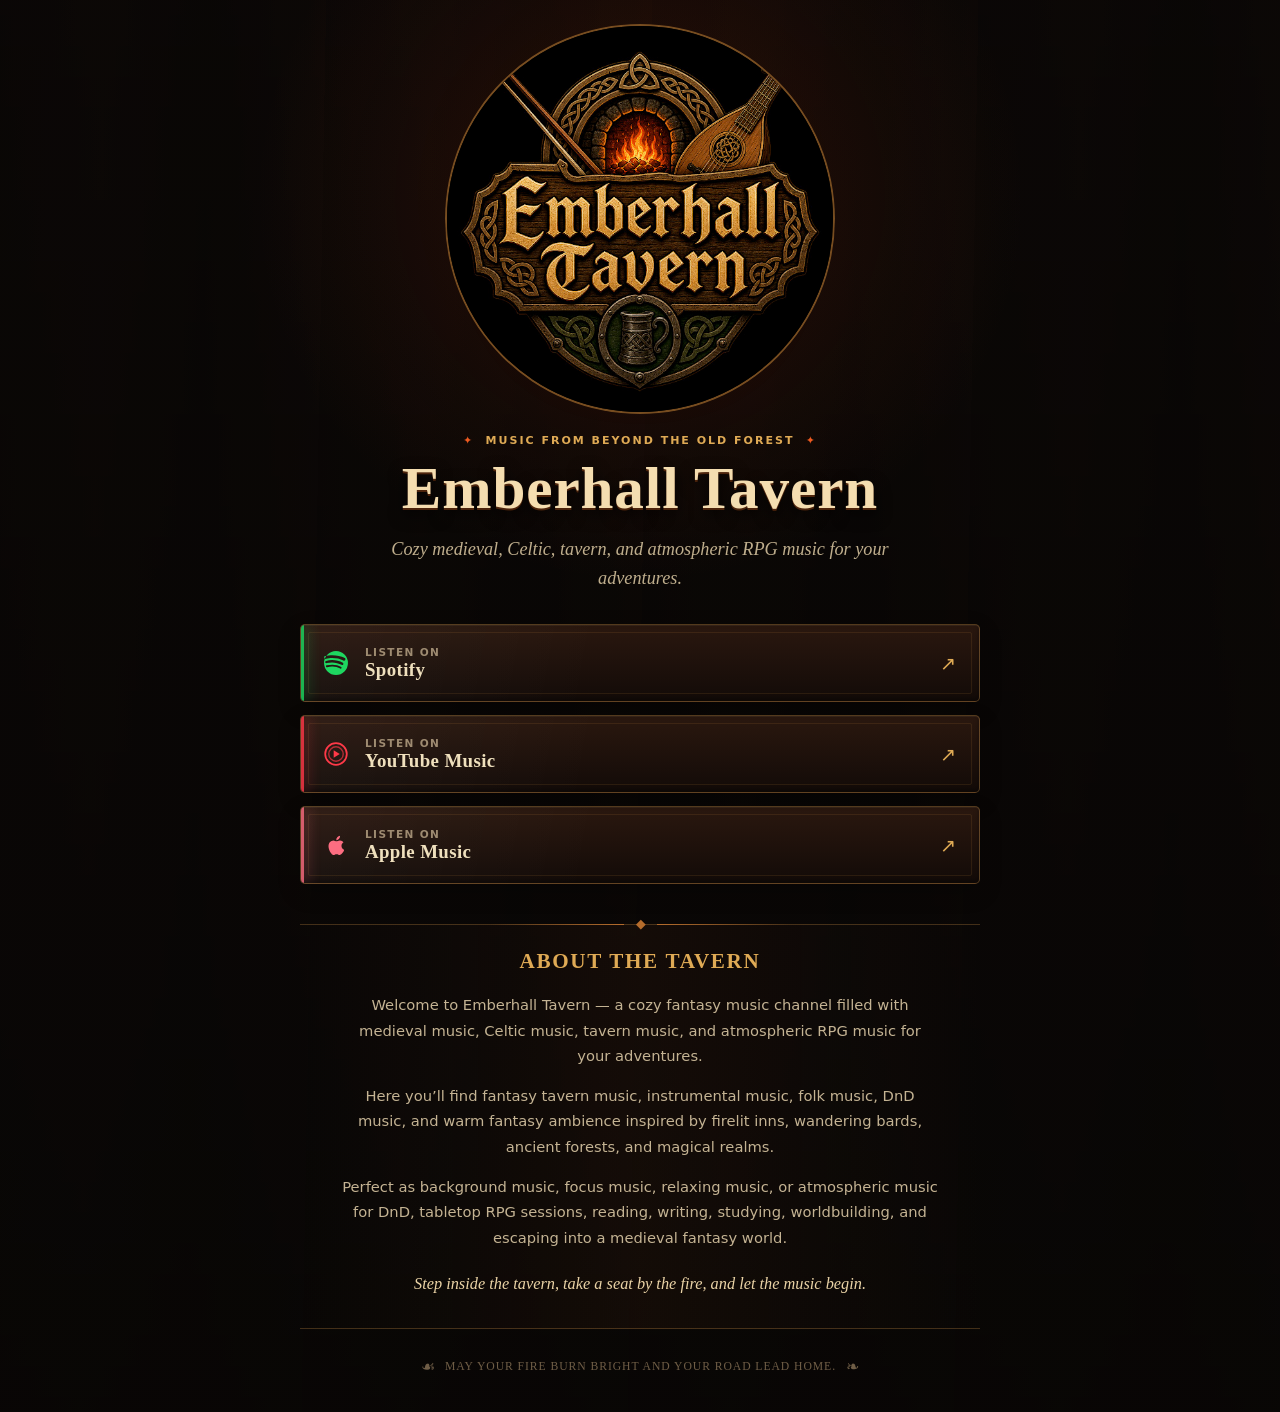
==== index.html @ 6a0ab942 "Add files via upload" ====
<!doctype html>
<html lang="en">
  <head>
    <meta charset="UTF-8" />
    <meta name="viewport" content="width=device-width, initial-scale=1.0" />
    <meta
      name="description"
      content="Step inside Emberhall Tavern for cozy medieval, Celtic, tavern, and atmospheric RPG music."
    />
    <meta name="theme-color" content="#120b08" />
    <meta property="og:title" content="Emberhall Tavern" />
    <meta
      property="og:description"
      content="Cozy fantasy music for adventures, tabletop sessions, reading, writing, and quiet evenings by the fire."
    />
    <meta property="og:image" content="assets/emberhall-tavern.png" />
    <meta property="og:type" content="website" />
    <title>Emberhall Tavern — Fantasy Music</title>
    <link rel="icon" href="assets/emberhall-tavern.png" />
    <link rel="stylesheet" href="styles.css" />
  </head>
  <body>
    <div class="embers" aria-hidden="true">
      <i></i><i></i><i></i><i></i><i></i><i></i><i></i><i></i>
    </div>

    <main class="page-shell">
      <header class="hero">
        <div class="crest-wrap">
          <div class="fire-glow" aria-hidden="true"></div>
          <img
            class="crest"
            src="assets/emberhall-tavern.png"
            width="600"
            height="600"
            alt="Emberhall Tavern emblem with a firelit hearth, lute, and bowed instrument"
          />
        </div>

        <p class="eyebrow"><span aria-hidden="true">✦</span> Music from beyond the old forest <span aria-hidden="true">✦</span></p>
        <h1>Emberhall Tavern</h1>
        <p class="intro">
          Cozy medieval, Celtic, tavern, and atmospheric RPG music for your adventures.
        </p>
      </header>

      <nav class="music-links" aria-label="Listen to Emberhall Tavern">
        <a
          class="music-link spotify"
          href="https://open.spotify.com/album/6S6rqLDyFdj1yGLYkKocFX"
          target="_blank"
          rel="noopener noreferrer"
        >
          <span class="service-icon" aria-hidden="true">
            <svg viewBox="0 0 24 24" role="img"><path d="M12 1.75A10.25 10.25 0 1 0 12 22.25 10.25 10.25 0 0 0 12 1.75Zm4.7 14.78a.8.8 0 0 1-1.1.26c-3-1.83-6.78-2.24-11.23-1.23a.8.8 0 1 1-.35-1.56c4.87-1.1 9.05-.63 12.42 1.42.38.23.5.73.26 1.1Zm1.47-3.27a1 1 0 0 1-1.38.33c-3.43-2.11-8.66-2.72-12.72-1.49a1 1 0 1 1-.58-1.91c4.64-1.41 10.41-.73 14.35 1.69.47.29.62.91.33 1.38Zm.13-3.41C14.18 7.41 7.39 7.18 3.46 8.37A1.2 1.2 0 1 1 2.76 6.08c4.52-1.37 12.03-1.1 16.76 1.7a1.2 1.2 0 0 1-1.22 2.07Z"/></svg>
          </span>
          <span class="link-copy">
            <span class="link-kicker">Listen on</span>
            <strong>Spotify</strong>
          </span>
          <span class="arrow" aria-hidden="true">↗</span>
        </a>

        <a
          class="music-link youtube"
          href="https://music.youtube.com/channel/UCBR7-QGlJz5lwdS9CEWCoTw"
          target="_blank"
          rel="noopener noreferrer"
        >
          <span class="service-icon" aria-hidden="true">
            <svg viewBox="0 0 24 24" role="img"><circle cx="12" cy="12" r="9.25" fill="none" stroke="currentColor" stroke-width="1.5"/><circle cx="12" cy="12" r="6.2" fill="none" stroke="currentColor" stroke-width="1.2" opacity=".65"/><path d="m10 8.8 5.2 3.2-5.2 3.2V8.8Z"/></svg>
          </span>
          <span class="link-copy">
            <span class="link-kicker">Listen on</span>
            <strong>YouTube Music</strong>
          </span>
          <span class="arrow" aria-hidden="true">↗</span>
        </a>

        <a
          class="music-link apple"
          href="https://music.apple.com/us/artist/the-last-daughter/6773109482"
          target="_blank"
          rel="noopener noreferrer"
        >
          <span class="service-icon" aria-hidden="true">
            <svg viewBox="0 0 24 24" role="img"><path d="M16.7 12.7c0-2 1.65-3 1.73-3.04a3.75 3.75 0 0 0-2.95-1.6c-1.25-.13-2.44.73-3.08.73-.65 0-1.65-.71-2.71-.69a4.03 4.03 0 0 0-3.4 2.07c-1.45 2.52-.37 6.25 1.04 8.29.69 1 1.51 2.12 2.59 2.08 1.04-.04 1.43-.67 2.69-.67 1.25 0 1.61.67 2.71.65 1.12-.02 1.83-1 2.51-2  .79-1.15 1.12-2.27 1.14-2.33-.02-.01-2.27-.87-2.27-3.48ZM14.66 6.74a3.58 3.58 0 0 0 .84-2.59 3.64 3.64 0 0 0-2.4 1.23 3.4 3.4 0 0 0-.86 2.5 3 3 0 0 0 2.42-1.14Z"/></svg>
          </span>
          <span class="link-copy">
            <span class="link-kicker">Listen on</span>
            <strong>Apple Music</strong>
          </span>
          <span class="arrow" aria-hidden="true">↗</span>
        </a>
      </nav>

      <section class="about" aria-labelledby="about-title">
        <div class="ornament" aria-hidden="true"><span></span><b>◆</b><span></span></div>
        <h2 id="about-title">About the Tavern</h2>
        <p>
          Welcome to Emberhall Tavern — a cozy fantasy music channel filled with medieval music,
          Celtic music, tavern music, and atmospheric RPG music for your adventures.
        </p>
        <p>
          Here you’ll find fantasy tavern music, instrumental music, folk music, DnD music, and
          warm fantasy ambience inspired by firelit inns, wandering bards, ancient forests, and
          magical realms.
        </p>
        <p>
          Perfect as background music, focus music, relaxing music, or atmospheric music for DnD,
          tabletop RPG sessions, reading, writing, studying, worldbuilding, and escaping into a
          medieval fantasy world.
        </p>
        <p class="invitation">Step inside the tavern, take a seat by the fire, and let the music begin.</p>
      </section>

      <footer>
        <span aria-hidden="true">☙</span>
        <p>May your fire burn bright and your road lead home.</p>
        <span aria-hidden="true">❧</span>
      </footer>
    </main>
  </body>
</html>
---- styles.css ----
:root {
  --night: #080605;
  --wood: #160d09;
  --wood-light: #24130d;
  --parchment: #efe0bd;
  --muted: #bfae8d;
  --copper: #b56c2c;
  --gold: #dfaa55;
  --ember: #ed5a20;
  --line: rgba(215, 152, 72, 0.28);
}

* {
  box-sizing: border-box;
}

html {
  color-scheme: dark;
  background: var(--night);
}

body {
  min-width: 320px;
  min-height: 100vh;
  margin: 0;
  color: var(--parchment);
  font-family: Georgia, "Times New Roman", serif;
  background:
    radial-gradient(circle at 50% 14%, rgba(166, 52, 13, 0.2), transparent 24rem),
    linear-gradient(rgba(8, 6, 5, 0.78), rgba(8, 6, 5, 0.96)),
    repeating-linear-gradient(91deg, #100907 0, #170d09 8%, #0d0806 16%, #1b0f0a 25%);
  overflow-x: hidden;
}

body::before {
  position: fixed;
  inset: 0;
  z-index: -1;
  content: "";
  opacity: 0.38;
  background-image:
    linear-gradient(90deg, transparent 49.7%, rgba(255, 255, 255, 0.025) 50%, transparent 50.3%),
    radial-gradient(circle at 20% 50%, rgba(255, 255, 255, 0.025) 0 1px, transparent 1.5px);
  background-size: 11rem 100%, 6px 6px;
  pointer-events: none;
}

.page-shell {
  width: min(100% - 32px, 680px);
  margin-inline: auto;
  padding: 32px 0 36px;
}

.hero {
  text-align: center;
}

.crest-wrap {
  position: relative;
  width: min(88vw, 390px);
  margin: -8px auto 18px;
}

.fire-glow {
  position: absolute;
  inset: 25% 24% 19%;
  border-radius: 50%;
  background: rgba(235, 74, 16, 0.38);
  filter: blur(40px);
  animation: hearth-glow 4.2s ease-in-out infinite;
}

.crest {
  position: relative;
  display: block;
  width: 100%;
  height: auto;
  border: 2px solid rgba(205, 133, 55, 0.58);
  border-radius: 50%;
  background: #000;
  box-shadow:
    0 0 0 5px rgba(66, 35, 17, 0.62),
    0 0 0 6px rgba(219, 151, 67, 0.2),
    0 18px 30px rgba(0, 0, 0, 0.72);
  clip-path: circle(50% at 50% 50%);
}

.eyebrow {
  margin: 0 0 9px;
  color: var(--gold);
  font-family: ui-sans-serif, system-ui, -apple-system, BlinkMacSystemFont, "Segoe UI", sans-serif;
  font-size: 0.69rem;
  font-weight: 650;
  letter-spacing: 0.18em;
  line-height: 1.6;
  text-transform: uppercase;
}

.eyebrow span {
  display: inline-block;
  margin-inline: 0.35rem;
  color: var(--ember);
}

h1 {
  margin: 0;
  color: #f4ddb0;
  font-size: clamp(2.15rem, 8vw, 3.7rem);
  font-weight: 600;
  letter-spacing: 0.015em;
  line-height: 1;
  text-shadow: 0 2px 0 #4d240c, 0 6px 16px rgba(0, 0, 0, 0.88);
}

.intro {
  max-width: 520px;
  margin: 17px auto 0;
  color: var(--muted);
  font-size: clamp(1rem, 3.4vw, 1.14rem);
  font-style: italic;
  line-height: 1.6;
}

.music-links {
  display: grid;
  gap: 13px;
  margin-top: 31px;
}

.music-link {
  --brand: var(--gold);
  position: relative;
  display: grid;
  grid-template-columns: 48px 1fr 30px;
  align-items: center;
  min-height: 78px;
  padding: 11px 16px;
  overflow: hidden;
  color: var(--parchment);
  text-align: left;
  text-decoration: none;
  border: 1px solid rgba(218, 159, 76, 0.32);
  border-radius: 5px;
  background:
    linear-gradient(100deg, rgba(255, 255, 255, 0.035), transparent 44%),
    linear-gradient(180deg, rgba(43, 24, 15, 0.98), rgba(19, 11, 8, 0.98));
  box-shadow:
    inset 0 1px rgba(255, 235, 190, 0.06),
    inset 0 -2px 5px rgba(0, 0, 0, 0.38),
    0 8px 22px rgba(0, 0, 0, 0.24);
  transition: transform 180ms ease, border-color 180ms ease, box-shadow 180ms ease;
}

.music-link::before {
  position: absolute;
  inset: 7px;
  content: "";
  border: 1px solid rgba(214, 151, 71, 0.12);
  border-radius: 2px;
  pointer-events: none;
}

.music-link::after {
  position: absolute;
  inset: 0 auto 0 0;
  width: 3px;
  content: "";
  background: var(--brand);
  box-shadow: 0 0 16px var(--brand);
  opacity: 0.82;
}

.music-link:hover {
  z-index: 1;
  border-color: color-mix(in srgb, var(--brand) 60%, var(--gold));
  box-shadow: 0 12px 28px rgba(0, 0, 0, 0.38), 0 0 28px color-mix(in srgb, var(--brand) 12%, transparent);
  transform: translateY(-3px);
}

.music-link:focus-visible {
  outline: 3px solid var(--gold);
  outline-offset: 4px;
}

.spotify { --brand: #1ed760; }
.youtube { --brand: #ff3948; }
.apple { --brand: #fc6d81; }

.service-icon {
  display: grid;
  width: 38px;
  height: 38px;
  color: var(--brand);
  place-items: center;
}

.service-icon svg {
  width: 28px;
  height: 28px;
  fill: currentColor;
}

.link-copy {
  display: grid;
  gap: 1px;
}

.link-kicker {
  color: #9e8b71;
  font-family: ui-sans-serif, system-ui, -apple-system, BlinkMacSystemFont, "Segoe UI", sans-serif;
  font-size: 0.66rem;
  font-weight: 600;
  letter-spacing: 0.13em;
  text-transform: uppercase;
}

.link-copy strong {
  font-size: 1.18rem;
  font-weight: 600;
  letter-spacing: 0.02em;
}

.arrow {
  color: var(--gold);
  font-family: ui-sans-serif, system-ui, sans-serif;
  font-size: 1.2rem;
  text-align: center;
  transition: transform 180ms ease;
}

.music-link:hover .arrow {
  transform: translate(2px, -2px);
}

.about {
  margin-top: 40px;
  padding: 28px clamp(20px, 5vw, 42px) 30px;
  text-align: center;
  border-block: 1px solid var(--line);
  background: linear-gradient(90deg, transparent, rgba(75, 39, 19, 0.16), transparent);
}

.ornament {
  display: grid;
  grid-template-columns: 1fr auto 1fr;
  align-items: center;
  gap: 12px;
  width: min(100%, 300px);
  margin: -36px auto 18px;
  color: var(--copper);
}

.ornament span {
  height: 1px;
  background: linear-gradient(90deg, transparent, var(--copper));
}

.ornament span:last-child {
  background: linear-gradient(90deg, var(--copper), transparent);
}

.ornament b {
  font-size: 0.72rem;
}

h2 {
  margin: 0 0 18px;
  color: var(--gold);
  font-size: 1.32rem;
  font-weight: 600;
  letter-spacing: 0.08em;
  text-transform: uppercase;
}

.about p {
  margin: 0 0 15px;
  color: #c4b393;
  font-family: ui-sans-serif, system-ui, -apple-system, BlinkMacSystemFont, "Segoe UI", sans-serif;
  font-size: 0.92rem;
  line-height: 1.72;
}

.about .invitation {
  margin: 20px 0 0;
  color: #ead3a6;
  font-family: Georgia, "Times New Roman", serif;
  font-size: 1.02rem;
  font-style: italic;
}

footer {
  display: flex;
  align-items: center;
  justify-content: center;
  gap: 10px;
  padding-top: 28px;
  color: #6f5d46;
  text-align: center;
}

footer p {
  margin: 0;
  font-size: 0.73rem;
  letter-spacing: 0.08em;
  text-transform: uppercase;
}

.embers {
  position: fixed;
  inset: 0;
  z-index: -1;
  overflow: hidden;
  pointer-events: none;
}

.embers i {
  position: absolute;
  bottom: -20px;
  left: 50%;
  width: 3px;
  height: 3px;
  border-radius: 50%;
  background: #ff7b32;
  box-shadow: 0 0 8px #ff4d12;
  opacity: 0;
  animation: ember-rise 9s linear infinite;
}

.embers i:nth-child(2) { left: 18%; animation-delay: -2s; animation-duration: 12s; }
.embers i:nth-child(3) { left: 29%; animation-delay: -6s; animation-duration: 10s; }
.embers i:nth-child(4) { left: 42%; animation-delay: -4s; animation-duration: 13s; }
.embers i:nth-child(5) { left: 61%; animation-delay: -7s; animation-duration: 11s; }
.embers i:nth-child(6) { left: 73%; animation-delay: -3s; animation-duration: 14s; }
.embers i:nth-child(7) { left: 84%; animation-delay: -8s; animation-duration: 12s; }
.embers i:nth-child(8) { left: 93%; animation-delay: -5s; animation-duration: 15s; }

@keyframes hearth-glow {
  0%, 100% { opacity: 0.55; transform: scale(0.96); }
  50% { opacity: 0.9; transform: scale(1.05); }
}

@keyframes ember-rise {
  0% { opacity: 0; transform: translate3d(0, 0, 0) scale(0.6); }
  10% { opacity: 0.75; }
  75% { opacity: 0.22; }
  100% { opacity: 0; transform: translate3d(30px, -90vh, 0) scale(1.2); }
}

@media (max-width: 480px) {
  .page-shell {
    width: min(100% - 24px, 680px);
    padding-top: 20px;
  }

  .crest-wrap {
    margin-top: -16px;
    margin-bottom: 16px;
  }

  .eyebrow {
    font-size: 0.59rem;
    letter-spacing: 0.12em;
  }

  .music-link {
    grid-template-columns: 44px 1fr 26px;
    min-height: 74px;
    padding-inline: 13px;
  }

  .about {
    padding-inline: 11px;
  }
}

@media (prefers-reduced-motion: reduce) {
  *, *::before, *::after {
    scroll-behavior: auto !important;
    animation-duration: 0.01ms !important;
    animation-iteration-count: 1 !important;
    transition-duration: 0.01ms !important;
  }
}
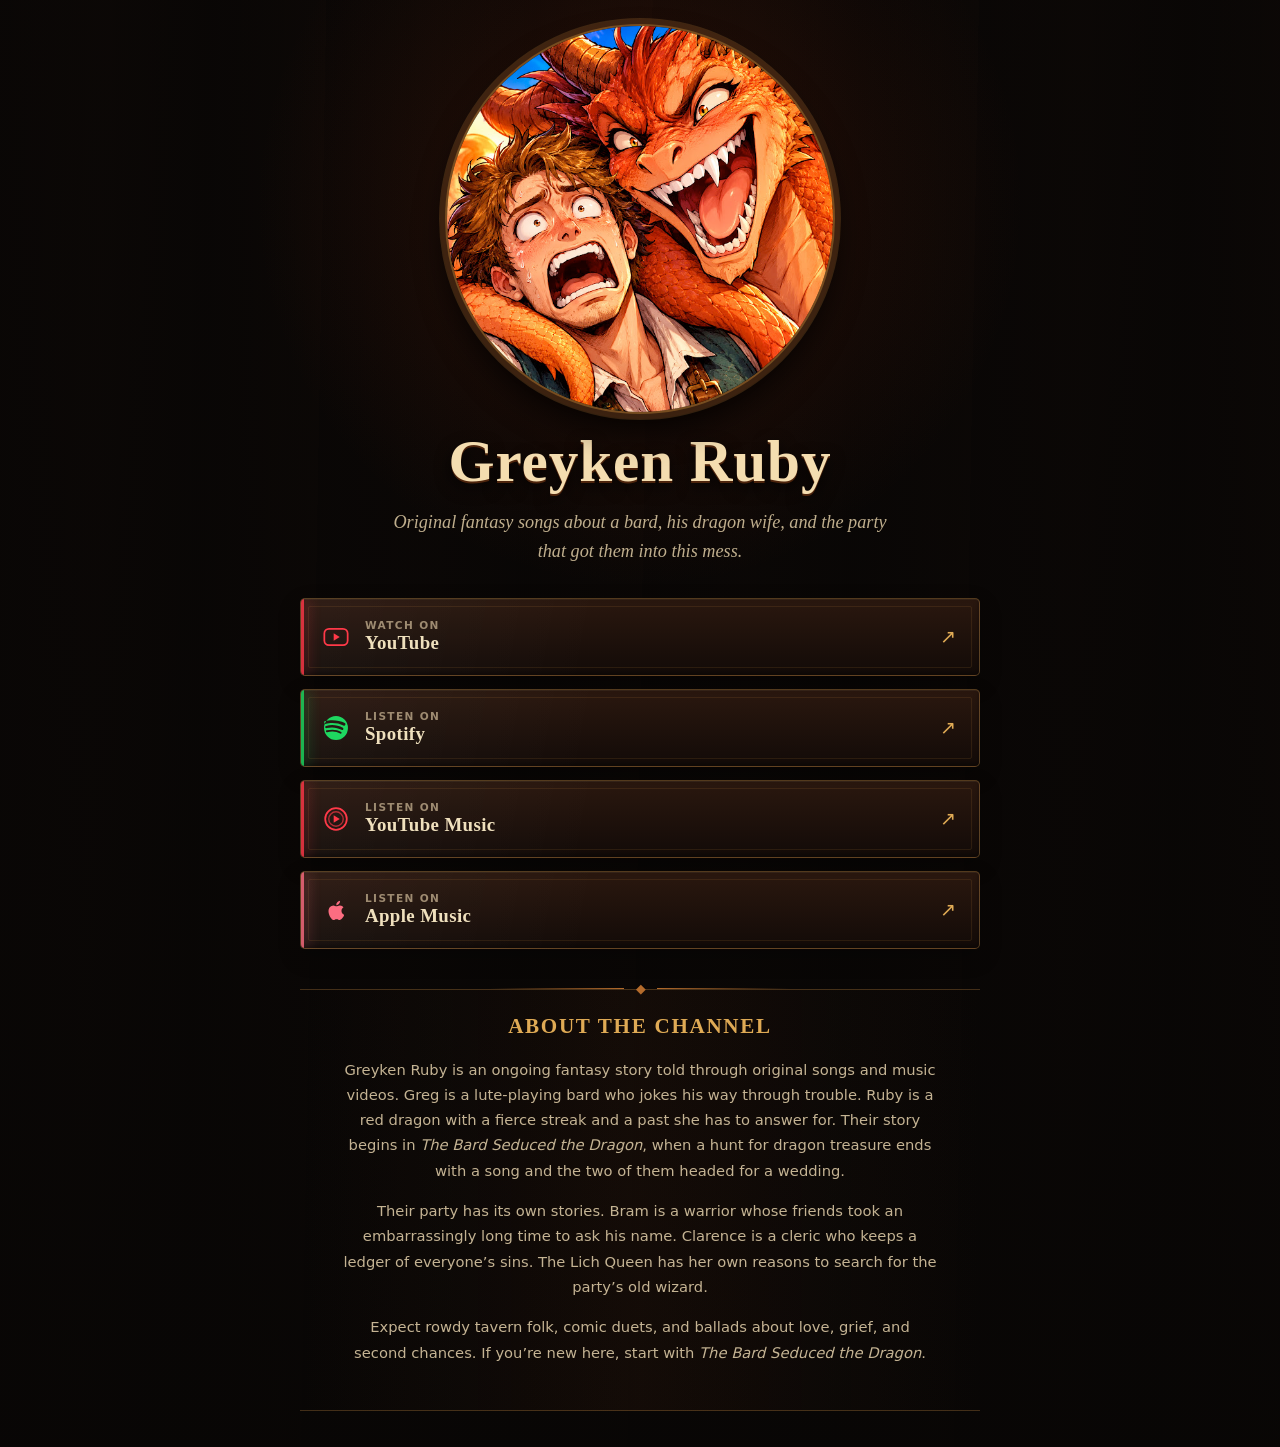
==== commit df5fd901: "Rebrand as Greyken Ruby and notify Telegram of link clicks" ====
--- a/index.html
+++ b/index.html
@@ -5,19 +5,20 @@
     <meta name="viewport" content="width=device-width, initial-scale=1.0" />
     <meta
       name="description"
-      content="Step inside Emberhall Tavern for cozy medieval, Celtic, tavern, and atmospheric RPG music."
+      content="Original fantasy songs and music videos about Greg the bard, Ruby the red dragon, and their adventuring party."
     />
     <meta name="theme-color" content="#120b08" />
-    <meta property="og:title" content="Emberhall Tavern" />
+    <meta property="og:title" content="Greyken Ruby" />
     <meta
       property="og:description"
-      content="Cozy fantasy music for adventures, tabletop sessions, reading, writing, and quiet evenings by the fire."
+      content="Follow Greg the bard and Ruby the red dragon through original fantasy songs, tavern folk, and heartfelt ballads."
     />
-    <meta property="og:image" content="assets/emberhall-tavern.png" />
+    <meta property="og:image" content="assets/greyken-ruby.png" />
     <meta property="og:type" content="website" />
-    <title>Emberhall Tavern — Fantasy Music</title>
-    <link rel="icon" href="assets/emberhall-tavern.png" />
+    <title>Greyken Ruby — Fantasy Music</title>
+    <link rel="icon" href="assets/greyken-ruby.png" />
     <link rel="stylesheet" href="styles.css" />
+    <script src="visit-notification.js" defer></script>
   </head>
   <body>
     <div class="embers" aria-hidden="true">
@@ -30,23 +31,40 @@
           <div class="fire-glow" aria-hidden="true"></div>
           <img
             class="crest"
-            src="assets/emberhall-tavern.png"
+            src="assets/greyken-ruby.png"
             width="600"
             height="600"
-            alt="Emberhall Tavern emblem with a firelit hearth, lute, and bowed instrument"
+            alt="Greg recoils as Ruby, a red dragon, grins beside him"
           />
         </div>
 
-        <p class="eyebrow"><span aria-hidden="true">✦</span> Music from beyond the old forest <span aria-hidden="true">✦</span></p>
-        <h1>Emberhall Tavern</h1>
+        <h1>Greyken Ruby</h1>
         <p class="intro">
-          Cozy medieval, Celtic, tavern, and atmospheric RPG music for your adventures.
+          Original fantasy songs about a bard, his dragon wife, and the party that got them into this mess.
         </p>
       </header>
 
-      <nav class="music-links" aria-label="Listen to Emberhall Tavern">
+      <nav class="music-links" aria-label="Listen to Greyken Ruby">
+        <a
+          class="music-link youtube"
+          data-service="youtube"
+          href="https://www.youtube.com/@gregandruby-n1n"
+          target="_blank"
+          rel="noopener noreferrer"
+        >
+          <span class="service-icon" aria-hidden="true">
+            <svg viewBox="0 0 24 24" role="img"><rect x="2" y="5" width="20" height="14" rx="4" fill="none" stroke="currentColor" stroke-width="1.5"/><path d="m10 8.8 5.2 3.2-5.2 3.2V8.8Z"/></svg>
+          </span>
+          <span class="link-copy">
+            <span class="link-kicker">Watch on</span>
+            <strong>YouTube</strong>
+          </span>
+          <span class="arrow" aria-hidden="true">↗</span>
+        </a>
+
         <a
           class="music-link spotify"
+          data-service="spotify"
           href="https://open.spotify.com/album/6S6rqLDyFdj1yGLYkKocFX"
           target="_blank"
           rel="noopener noreferrer"
@@ -63,6 +81,7 @@
 
         <a
           class="music-link youtube"
+          data-service="youtube-music"
           href="https://music.youtube.com/channel/UCBR7-QGlJz5lwdS9CEWCoTw"
           target="_blank"
           rel="noopener noreferrer"
@@ -79,6 +98,7 @@
 
         <a
           class="music-link apple"
+          data-service="apple-music"
           href="https://music.apple.com/us/artist/the-last-daughter/6773109482"
           target="_blank"
           rel="noopener noreferrer"
@@ -96,29 +116,24 @@
 
       <section class="about" aria-labelledby="about-title">
         <div class="ornament" aria-hidden="true"><span></span><b>◆</b><span></span></div>
-        <h2 id="about-title">About the Tavern</h2>
+        <h2 id="about-title">About the Channel</h2>
         <p>
-          Welcome to Emberhall Tavern — a cozy fantasy music channel filled with medieval music,
-          Celtic music, tavern music, and atmospheric RPG music for your adventures.
+          Greyken Ruby is an ongoing fantasy story told through original songs and music videos.
+          Greg is a lute-playing bard who jokes his way through trouble. Ruby is a red dragon
+          with a fierce streak and a past she has to answer for. Their story begins in
+          <em>The Bard Seduced the Dragon</em>, when a hunt for dragon treasure ends with a song
+          and the two of them headed for a wedding.
         </p>
         <p>
-          Here you’ll find fantasy tavern music, instrumental music, folk music, DnD music, and
-          warm fantasy ambience inspired by firelit inns, wandering bards, ancient forests, and
-          magical realms.
+          Their party has its own stories. Bram is a warrior whose friends took an embarrassingly
+          long time to ask his name. Clarence is a cleric who keeps a ledger of everyone’s sins.
+          The Lich Queen has her own reasons to search for the party’s old wizard.
         </p>
         <p>
-          Perfect as background music, focus music, relaxing music, or atmospheric music for DnD,
-          tabletop RPG sessions, reading, writing, studying, worldbuilding, and escaping into a
-          medieval fantasy world.
+          Expect rowdy tavern folk, comic duets, and ballads about love, grief, and second chances.
+          If you’re new here, start with <em>The Bard Seduced the Dragon</em>.
         </p>
-        <p class="invitation">Step inside the tavern, take a seat by the fire, and let the music begin.</p>
       </section>
-
-      <footer>
-        <span aria-hidden="true">☙</span>
-        <p>May your fire burn bright and your road lead home.</p>
-        <span aria-hidden="true">❧</span>
-      </footer>
     </main>
   </body>
 </html>
--- a/styles.css
+++ b/styles.css
@@ -82,24 +82,6 @@
     0 0 0 5px rgba(66, 35, 17, 0.62),
     0 0 0 6px rgba(219, 151, 67, 0.2),
     0 18px 30px rgba(0, 0, 0, 0.72);
-  clip-path: circle(50% at 50% 50%);
-}
-
-.eyebrow {
-  margin: 0 0 9px;
-  color: var(--gold);
-  font-family: ui-sans-serif, system-ui, -apple-system, BlinkMacSystemFont, "Segoe UI", sans-serif;
-  font-size: 0.69rem;
-  font-weight: 650;
-  letter-spacing: 0.18em;
-  line-height: 1.6;
-  text-transform: uppercase;
-}
-
-.eyebrow span {
-  display: inline-block;
-  margin-inline: 0.35rem;
-  color: var(--ember);
 }
 
 h1 {
@@ -280,31 +262,6 @@
   line-height: 1.72;
 }
 
-.about .invitation {
-  margin: 20px 0 0;
-  color: #ead3a6;
-  font-family: Georgia, "Times New Roman", serif;
-  font-size: 1.02rem;
-  font-style: italic;
-}
-
-footer {
-  display: flex;
-  align-items: center;
-  justify-content: center;
-  gap: 10px;
-  padding-top: 28px;
-  color: #6f5d46;
-  text-align: center;
-}
-
-footer p {
-  margin: 0;
-  font-size: 0.73rem;
-  letter-spacing: 0.08em;
-  text-transform: uppercase;
-}
-
 .embers {
   position: fixed;
   inset: 0;
@@ -357,11 +314,6 @@
     margin-bottom: 16px;
   }
 
-  .eyebrow {
-    font-size: 0.59rem;
-    letter-spacing: 0.12em;
-  }
-
   .music-link {
     grid-template-columns: 44px 1fr 26px;
     min-height: 74px;
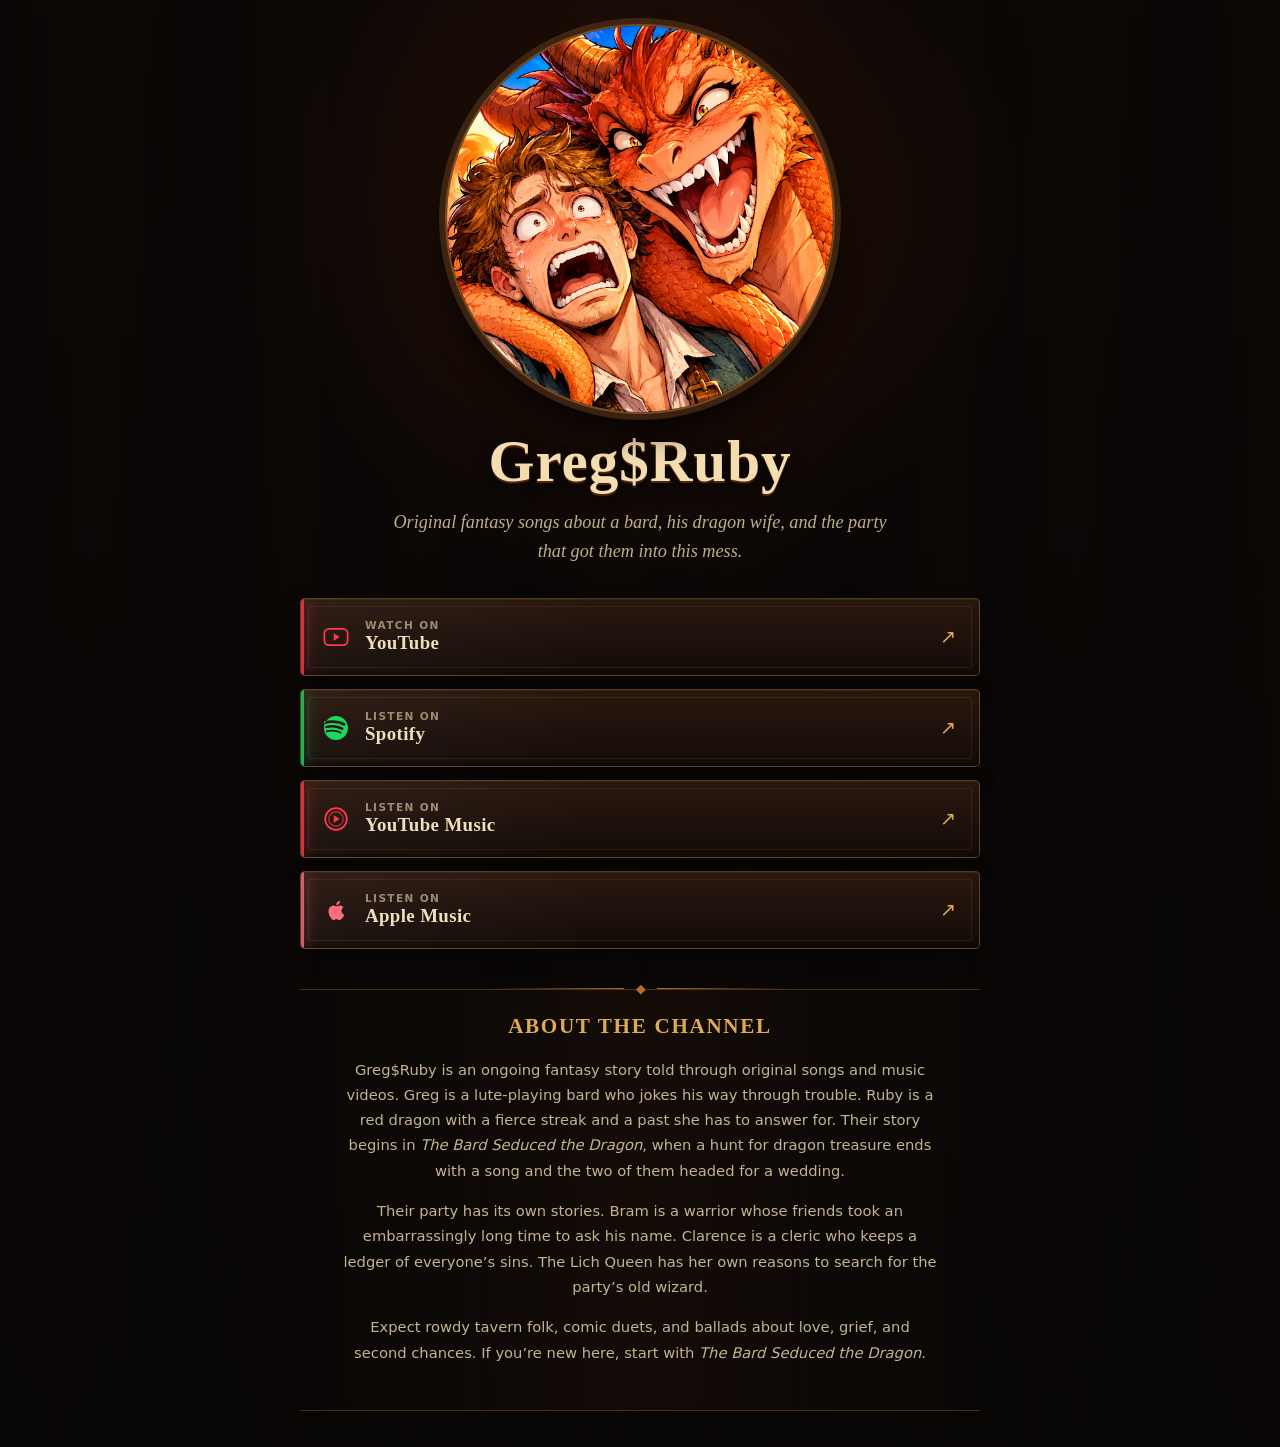
==== commit c6d6e7a1: "Rename channel to Greg$Ruby" ====
--- a/index.html
+++ b/index.html
@@ -8,14 +8,14 @@
       content="Original fantasy songs and music videos about Greg the bard, Ruby the red dragon, and their adventuring party."
     />
     <meta name="theme-color" content="#120b08" />
-    <meta property="og:title" content="Greyken Ruby" />
+    <meta property="og:title" content="Greg$Ruby" />
     <meta
       property="og:description"
       content="Follow Greg the bard and Ruby the red dragon through original fantasy songs, tavern folk, and heartfelt ballads."
     />
     <meta property="og:image" content="assets/greyken-ruby.png" />
     <meta property="og:type" content="website" />
-    <title>Greyken Ruby — Fantasy Music</title>
+    <title>Greg$Ruby — Fantasy Music</title>
     <link rel="icon" href="assets/greyken-ruby.png" />
     <link rel="stylesheet" href="styles.css" />
     <script src="visit-notification.js" defer></script>
@@ -38,13 +38,13 @@
           />
         </div>
 
-        <h1>Greyken Ruby</h1>
+        <h1>Greg$Ruby</h1>
         <p class="intro">
           Original fantasy songs about a bard, his dragon wife, and the party that got them into this mess.
         </p>
       </header>
 
-      <nav class="music-links" aria-label="Listen to Greyken Ruby">
+      <nav class="music-links" aria-label="Listen to Greg$Ruby">
         <a
           class="music-link youtube"
           data-service="youtube"
@@ -118,7 +118,7 @@
         <div class="ornament" aria-hidden="true"><span></span><b>◆</b><span></span></div>
         <h2 id="about-title">About the Channel</h2>
         <p>
-          Greyken Ruby is an ongoing fantasy story told through original songs and music videos.
+          Greg$Ruby is an ongoing fantasy story told through original songs and music videos.
           Greg is a lute-playing bard who jokes his way through trouble. Ruby is a red dragon
           with a fierce streak and a past she has to answer for. Their story begins in
           <em>The Bard Seduced the Dragon</em>, when a hunt for dragon treasure ends with a song
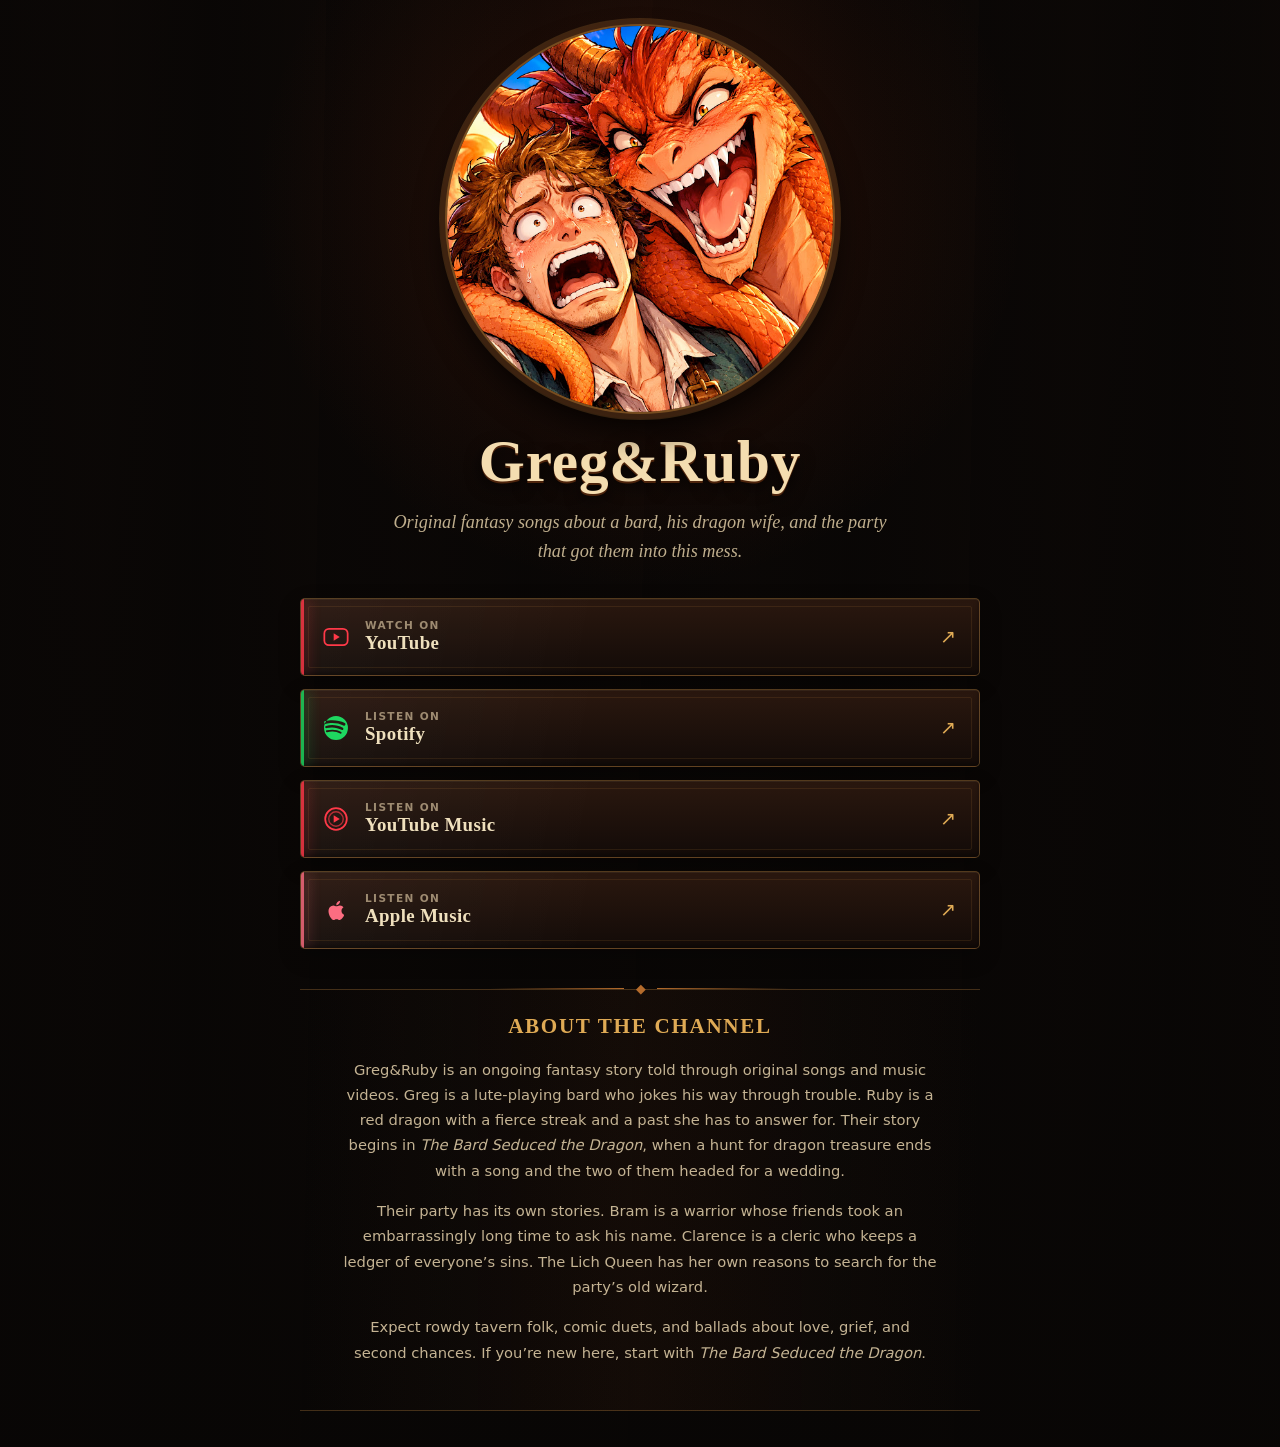
==== commit 2e255a5d: "Rename channel to Greg&Ruby" ====
--- a/index.html
+++ b/index.html
@@ -8,14 +8,14 @@
       content="Original fantasy songs and music videos about Greg the bard, Ruby the red dragon, and their adventuring party."
     />
     <meta name="theme-color" content="#120b08" />
-    <meta property="og:title" content="Greg$Ruby" />
+    <meta property="og:title" content="Greg&amp;Ruby" />
     <meta
       property="og:description"
       content="Follow Greg the bard and Ruby the red dragon through original fantasy songs, tavern folk, and heartfelt ballads."
     />
     <meta property="og:image" content="assets/greyken-ruby.png" />
     <meta property="og:type" content="website" />
-    <title>Greg$Ruby — Fantasy Music</title>
+    <title>Greg&amp;Ruby — Fantasy Music</title>
     <link rel="icon" href="assets/greyken-ruby.png" />
     <link rel="stylesheet" href="styles.css" />
     <script src="visit-notification.js" defer></script>
@@ -38,13 +38,13 @@
           />
         </div>
 
-        <h1>Greg$Ruby</h1>
+        <h1>Greg&amp;Ruby</h1>
         <p class="intro">
           Original fantasy songs about a bard, his dragon wife, and the party that got them into this mess.
         </p>
       </header>
 
-      <nav class="music-links" aria-label="Listen to Greg$Ruby">
+      <nav class="music-links" aria-label="Listen to Greg&amp;Ruby">
         <a
           class="music-link youtube"
           data-service="youtube"
@@ -118,7 +118,7 @@
         <div class="ornament" aria-hidden="true"><span></span><b>◆</b><span></span></div>
         <h2 id="about-title">About the Channel</h2>
         <p>
-          Greg$Ruby is an ongoing fantasy story told through original songs and music videos.
+          Greg&amp;Ruby is an ongoing fantasy story told through original songs and music videos.
           Greg is a lute-playing bard who jokes his way through trouble. Ruby is a red dragon
           with a fierce streak and a past she has to answer for. Their story begins in
           <em>The Bard Seduced the Dragon</em>, when a hunt for dragon treasure ends with a song
